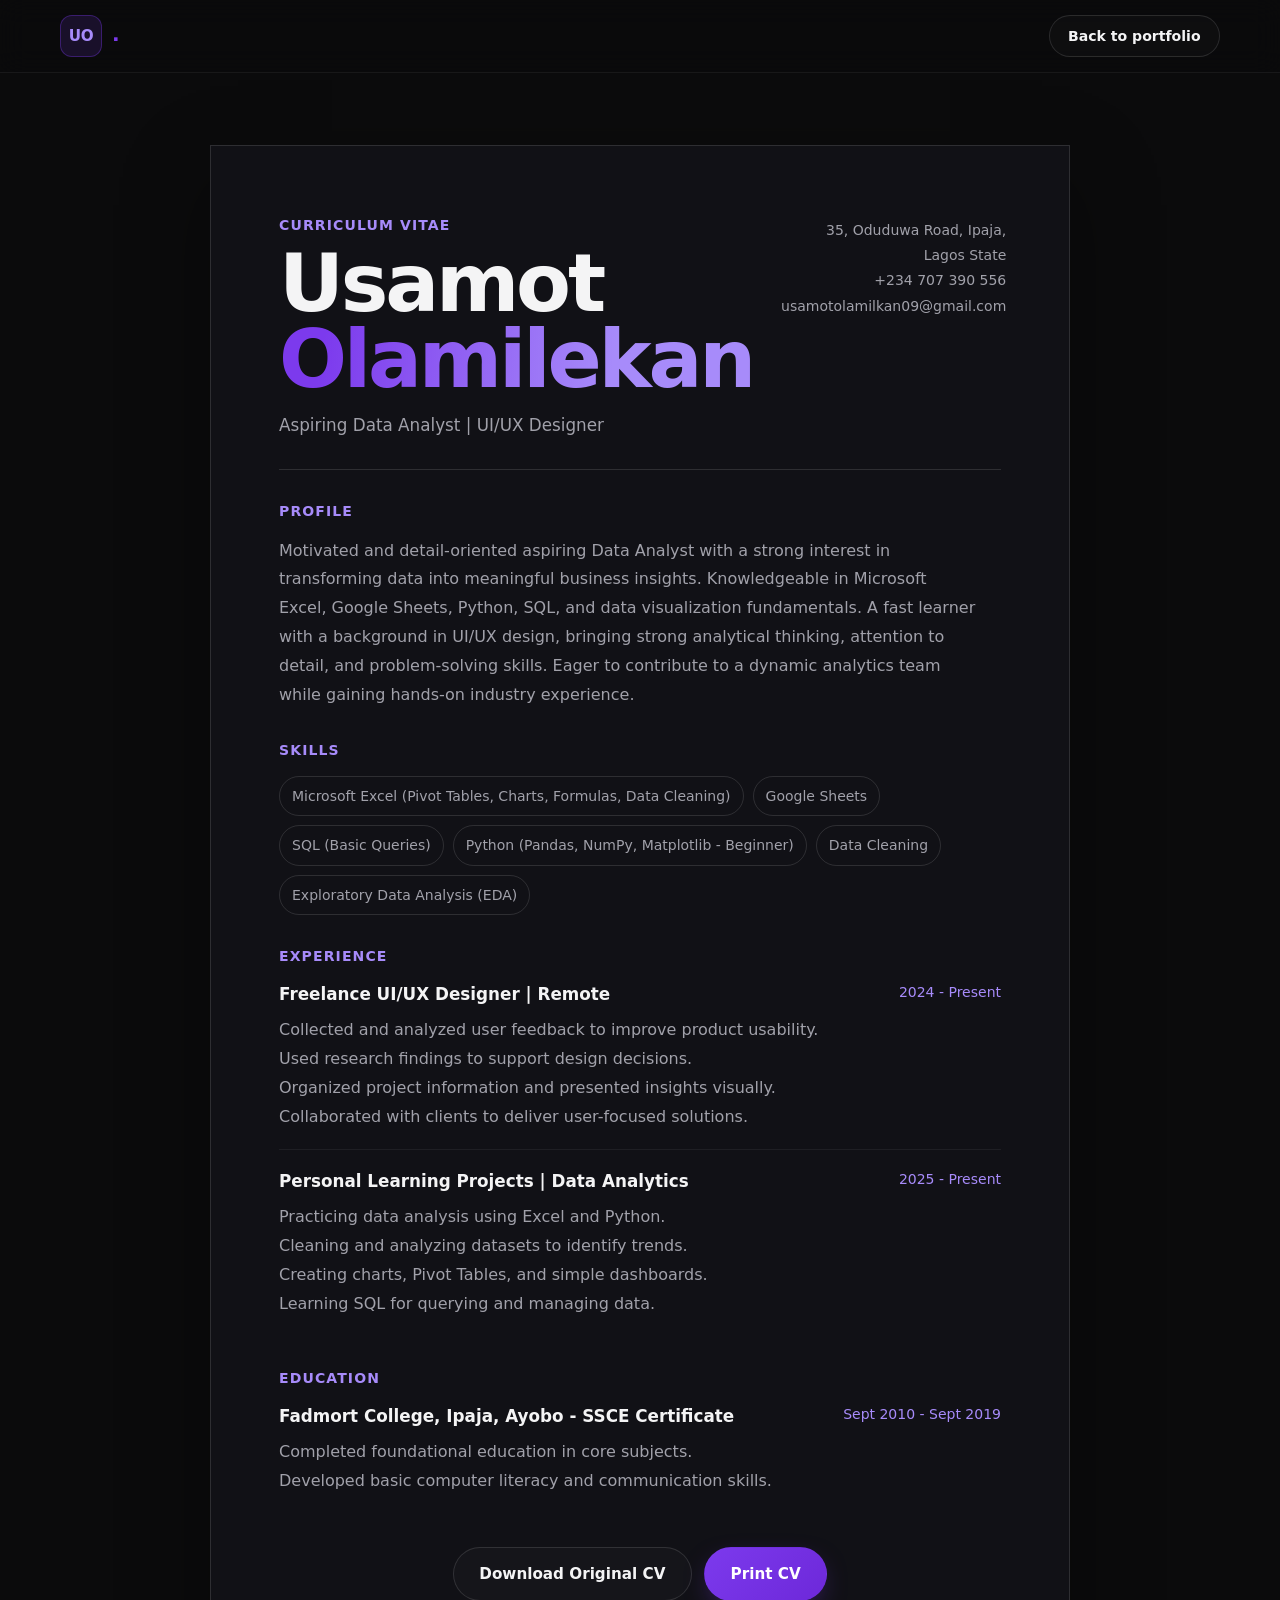
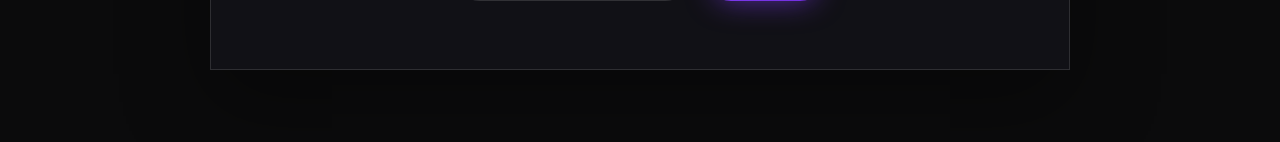
==== cv-preview.html @ 87a56f76 "Style CV preview to match portfolio" ====
<!DOCTYPE html>
<html lang="en">
<head>
  <meta charset="UTF-8">
  <meta name="viewport" content="width=device-width, initial-scale=1.0">
  <title>Usamot Olamilekan - CV</title>
  <link rel="stylesheet" href="style.css">
  <style>
    body { min-height: 100vh; }
    .cv-page { padding: 72px 0; }
    .cv-sheet { max-width: 860px; margin: 0 auto; padding: clamp(28px, 6vw, 68px); background: rgba(18, 18, 23, 0.92); border: 1px solid var(--border-strong); box-shadow: 0 32px 80px rgba(0, 0, 0, 0.35); }
    .cv-top { display: flex; align-items: flex-start; justify-content: space-between; gap: 28px; padding-bottom: 30px; border-bottom: 1px solid var(--border-strong); }
    .cv-kicker { margin: 0 0 10px; color: var(--accent-2); font-size: var(--fs-small); font-weight: 700; letter-spacing: 0.08em; text-transform: uppercase; }
    .cv-name { margin: 0; font-size: clamp(2.4rem, 7vw, 5rem); line-height: 0.95; letter-spacing: -0.04em; }
    .cv-role { margin: 14px 0 0; color: var(--text-2); font-size: 1.05rem; }
    .cv-contact { max-width: 270px; margin: 4px 0 0; color: var(--text-2); font-size: var(--fs-small); line-height: 1.8; text-align: right; }
    .cv-section { padding-top: 30px; }
    .cv-section h2 { margin: 0 0 14px; color: var(--accent-2); font-size: var(--fs-small); letter-spacing: 0.08em; text-transform: uppercase; }
    .cv-section p { max-width: 700px; margin: 0; color: var(--text-2); line-height: 1.8; }
    .cv-skills { display: flex; flex-wrap: wrap; gap: 9px; margin: 0; padding: 0; list-style: none; }
    .cv-skills li { padding: 8px 12px; color: var(--text-2); border: 1px solid var(--border-strong); border-radius: 999px; font-size: var(--fs-small); }
    .cv-entry { padding: 18px 0; border-top: 1px solid var(--border); }
    .cv-entry:first-of-type { padding-top: 0; border-top: 0; }
    .cv-entry-head { display: flex; justify-content: space-between; gap: 20px; }
    .cv-entry h3 { margin: 0; font-size: 1.05rem; }
    .cv-entry time { color: var(--accent-2); font-size: var(--fs-small); white-space: nowrap; }
    .cv-entry p { margin-top: 8px; }
    .cv-actions { display: flex; justify-content: center; gap: 12px; margin-top: 34px; }
    @media (max-width: 620px) {
      .cv-page { padding: 28px 0; }
      .cv-top, .cv-entry-head { display: block; }
      .cv-contact { margin-top: 20px; text-align: left; }
      .cv-entry time { display: block; margin-top: 6px; }
      .cv-actions { flex-direction: column; }
      .cv-actions .btn { width: 100%; }
    }
    @media print {
      body { background: #fff; color: #111; }
      .nav, .cv-actions { display: none; }
      .cv-page { padding: 0; }
      .cv-sheet { max-width: none; padding: 0; border: 0; box-shadow: none; background: #fff; }
      .cv-name, .cv-entry h3 { color: #111; }
      .cv-role, .cv-contact, .cv-section p, .cv-skills li { color: #333; }
      .cv-section h2, .cv-entry time { color: #6d28d9; }
    }
  </style>
</head>
<body>
  <header class="nav">
    <div class="nav-inner">
      <a href="index.html" class="nav-logo" aria-label="Return to portfolio"><span class="nav-logo-mark">UO</span><span class="nav-logo-dot">.</span></a>
      <a href="index.html#contact" class="btn btn-ghost btn-sm">Back to portfolio</a>
    </div>
  </header>

  <main class="cv-page">
    <article class="cv-sheet">
      <header class="cv-top">
        <div>
          <p class="cv-kicker">Curriculum Vitae</p>
          <h1 class="cv-name">Usamot<br><span class="gradient">Olamilekan</span></h1>
          <p class="cv-role">Aspiring Data Analyst | UI/UX Designer</p>
        </div>
        <p class="cv-contact">35, Oduduwa Road, Ipaja, Lagos State<br>+234 707 390 556<br>usamotolamilkan09@gmail.com</p>
      </header>

      <section class="cv-section">
        <h2>Profile</h2>
        <p>Motivated and detail-oriented aspiring Data Analyst with a strong interest in transforming data into meaningful business insights. Knowledgeable in Microsoft Excel, Google Sheets, Python, SQL, and data visualization fundamentals. A fast learner with a background in UI/UX design, bringing strong analytical thinking, attention to detail, and problem-solving skills. Eager to contribute to a dynamic analytics team while gaining hands-on industry experience.</p>
      </section>

      <section class="cv-section">
        <h2>Skills</h2>
        <ul class="cv-skills">
          <li>Microsoft Excel (Pivot Tables, Charts, Formulas, Data Cleaning)</li>
          <li>Google Sheets</li><li>SQL (Basic Queries)</li><li>Python (Pandas, NumPy, Matplotlib - Beginner)</li><li>Data Cleaning</li><li>Exploratory Data Analysis (EDA)</li>
        </ul>
      </section>

      <section class="cv-section">
        <h2>Experience</h2>
        <div class="cv-entry"><div class="cv-entry-head"><h3>Freelance UI/UX Designer | Remote</h3><time>2024 - Present</time></div><p>Collected and analyzed user feedback to improve product usability.<br>Used research findings to support design decisions.<br>Organized project information and presented insights visually.<br>Collaborated with clients to deliver user-focused solutions.</p></div>
        <div class="cv-entry"><div class="cv-entry-head"><h3>Personal Learning Projects | Data Analytics</h3><time>2025 - Present</time></div><p>Practicing data analysis using Excel and Python.<br>Cleaning and analyzing datasets to identify trends.<br>Creating charts, Pivot Tables, and simple dashboards.<br>Learning SQL for querying and managing data.</p></div>
      </section>

      <section class="cv-section">
        <h2>Education</h2>
        <div class="cv-entry"><div class="cv-entry-head"><h3>Fadmort College, Ipaja, Ayobo - SSCE Certificate</h3><time>Sept 2010 - Sept 2019</time></div><p>Completed foundational education in core subjects.<br>Developed basic computer literacy and communication skills.</p></div>
      </section>

      <div class="cv-actions"><a href="Usamot-Olamilekan-CV.docx" class="btn btn-ghost" download>Download Original CV</a><button class="btn btn-primary" type="button" onclick="window.print()">Print CV</button></div>
    </article>
  </main>
</body>
</html>
---- style.css ----
/* ==========================================================================
   USAMOT OLAMILEKAN — PREMIUM PORTFOLIO
   style.css
   ----------------------------------------------------------
   Sections:
   01. Design tokens & reset
   02. Base / typography / utilities
   03. Buttons & icons
   04. Navbar
   05. Hero
   06. About
   07. Skills
   08. Projects (incl. CSS-built mockups)
   09. Contact
   10. Footer
   11. Reveal animations
   12. Responsive
   13. Reduced motion
   ========================================================================== */

/* ==========================================================================
   01. DESIGN TOKENS & RESET
   ========================================================================== */
:root {
  /* Palette */
  --bg:            #0B0B0C;
  --surface:       #111214;
  --surface-2:     #16171A;
  --border:        rgba(255, 255, 255, 0.06);
  --border-strong: rgba(255, 255, 255, 0.12);
  --text:          #F4F4F5;
  --text-2:        #A1A1AA;
  --text-3:        #71717A;
  --accent:        #7C3AED;
  --accent-soft:   rgba(124, 58, 237, 0.14);
  --accent-2:      #A78BFA;

  /* Type scale (fluid) */
  --fs-display:    clamp(3rem, 8vw, 5.75rem);
  --fs-h2:         clamp(1.9rem, 4vw, 3rem);
  --fs-3:          clamp(1.35rem, 2vw, 1.6rem);
  --fs-lead:       clamp(1.05rem, 1.5vw, 1.2rem);
  --fs-body:       1rem;
  --fs-small:      0.875rem;
  --fs-label:      0.78rem;

  /* Rhythm & shape */
  --section-pad:    clamp(6rem, 11vw, 9rem);
  --radius:        20px;
  --radius-sm:     12px;
  --container:     1160px;

  /* Motion */
  --ease:  cubic-bezier(0.22, 1, 0.36, 1);
  --t-fast: 0.2s;
  --t-med:  0.45s;
}

*, *::before, *::after {
  box-sizing: border-box;
  margin: 0;
  padding: 0;
}

html {
  scroll-behavior: smooth;
  scroll-padding-top: 88px;          /* keeps anchored sections clear of sticky nav */
}

body {
  background: var(--bg);
  color: var(--text);
  font-family: 'Inter', system-ui, -apple-system, sans-serif;
  font-size: var(--fs-body);
  line-height: 1.6;
  -webkit-font-smoothing: antialiased;
  overflow-x: hidden;
  overflow-x: clip;
}

img, svg { display: block; max-width: 100%; }
ul { list-style: none; }
a { color: inherit; text-decoration: none; }
button { font: inherit; color: inherit; background: none; border: 0; cursor: pointer; }

::selection { background: var(--accent); color: #fff; }

:focus-visible {
  outline: 2px solid var(--accent);
  outline-offset: 3px;
  border-radius: 4px;
}

.skip-link {
  position: fixed;
  top: -100px;
  left: 16px;
  z-index: 200;
  padding: 10px 16px;
  background: var(--accent);
  color: #fff;
  border-radius: 8px;
  transition: top var(--t-fast) var(--ease);
}
.skip-link:focus { top: 12px; }

/* ==========================================================================
   02. BASE / TYPOGRAPHY / UTILITIES
   ========================================================================== */
.container {
  width: min(var(--container), 100% - 2 * clamp(1.25rem, 5vw, 2.5rem));
  margin-inline: auto;
}

.section { padding: var(--section-pad) 0; }

.section-head { margin-bottom: clamp(2.5rem, 6vw, 4rem); }

.section-label,
.contact .section-label {
  display: inline-flex;
  align-items: center;
  gap: 10px;
  font-size: var(--fs-label);
  font-weight: 600;
  letter-spacing: 0.22em;
  text-transform: uppercase;
  color: var(--text-2);
  margin-bottom: 18px;
}
.section-label span { color: var(--accent); font-family: ui-monospace, monospace; letter-spacing: 0; }
.section-label::after {
  content: "";
  width: 44px;
  height: 1px;
  background: linear-gradient(90deg, var(--accent), transparent);
}
.section-label.center { justify-content: center; }
.section-label.center::after { display: none; }

.section-title {
  font-size: var(--fs-h2);
  font-weight: 700;
  line-height: 1.12;
  letter-spacing: -0.03em;
}

.gradient {
  background: linear-gradient(100deg, var(--accent) 10%, var(--accent-2) 70%);
  -webkit-background-clip: text;
  background-clip: text;
  color: transparent;
}

.icon { width: 18px; height: 18px; }

/* ==========================================================================
   03. BUTTONS & ICONS
   ========================================================================== */
.btn {
  display: inline-flex;
  align-items: center;
  justify-content: center;
  gap: 10px;
  padding: 0.85rem 1.6rem;
  font-size: 0.95rem;
  font-weight: 600;
  border-radius: 999px;
  border: 1px solid transparent;
  transition: transform var(--t-fast) var(--ease), box-shadow var(--t-fast) var(--ease),
              background var(--t-fast) var(--ease), border-color var(--t-fast) var(--ease);
}
.btn .icon { transition: transform var(--t-fast) var(--ease); }

.btn-primary {
  background: linear-gradient(135deg, var(--accent), #6D28D9);
  color: #fff;
  box-shadow: 0 10px 30px -12px rgba(124, 58, 237, 0.7);
}
.btn-primary:hover {
  transform: translateY(-2px);
  box-shadow: 0 16px 40px -12px rgba(124, 58, 237, 0.85);
}
.btn-primary:hover .icon { transform: translate(2px, -2px); }

.btn-ghost {
  border-color: var(--border-strong);
  color: var(--text);
  background: rgba(255, 255, 255, 0.02);
}
.btn-ghost:hover { border-color: var(--accent); color: #fff; background: var(--accent-soft); }

.btn-sm { padding: 0.55rem 1.15rem; font-size: 0.88rem; }
.btn-lg { padding: 1.1rem 2.2rem; font-size: 1.05rem; }

/* ==========================================================================
   04. NAVBAR
   ========================================================================== */
.nav {
  position: sticky;
  top: 0;
  z-index: 100;
  background: rgba(11, 11, 12, 0.72);
  backdrop-filter: blur(14px);
  -webkit-backdrop-filter: blur(14px);
  border-bottom: 1px solid var(--border);
}

.nav-inner {
  width: min(var(--container), 100% - 2 * clamp(1.25rem, 5vw, 2.5rem));
  margin-inline: auto;
  height: 72px;
  display: flex;
  align-items: center;
  justify-content: space-between;
  gap: 24px;
}

.nav-logo {
  font-size: 1.25rem;
  font-weight: 800;
  letter-spacing: -0.02em;
  display: inline-flex;
  align-items: baseline;
}
.nav-logo-mark {
  width: 42px;
  height: 42px;
  margin-right: 10px;
  display: inline-flex;
  align-items: center;
  justify-content: center;
  font-size: 0.95rem;
  border-radius: 12px;
  background: var(--accent-soft);
  border: 1px solid rgba(124, 58, 237, 0.35);
  color: var(--accent-2);
  transition: transform var(--t-fast) var(--ease);
}
.nav-logo:hover .nav-logo-mark { transform: rotate(-8deg) scale(1.05); }
.nav-logo-dot { color: var(--accent); }

.nav-links {
  display: flex;
  align-items: center;
  gap: clamp(18px, 3vw, 34px);
}

.nav-link {
  position: relative;
  font-size: 0.92rem;
  font-weight: 500;
  color: var(--text-2);
  padding: 6px 0;
  transition: color var(--t-fast) var(--ease);
}
.nav-link-num {
  font-family: ui-monospace, monospace;
  font-size: 0.72rem;
  color: var(--accent);
  margin-right: 6px;
  opacity: 0;
  transition: opacity var(--t-fast) var(--ease);
}
.nav-link::after {
  content: "";
  position: absolute;
  left: 0;
  bottom: 0;
  width: 100%;
  height: 2px;
  transform: scaleX(0);
  transform-origin: left;
  background: linear-gradient(90deg, var(--accent), var(--accent-2));
  transition: transform var(--t-med) var(--ease);
}
.nav-link:hover, .nav-link.active { color: var(--text); }
.nav-link:hover .nav-link-num, .nav-link.active .nav-link-num { opacity: 1; }
.nav-link:hover::after, .nav-link.active::after { transform: scaleX(1); }

.nav-cta { flex-shrink: 0; }

/* Hamburger (mobile) */
.nav-toggle {
  display: none;
  flex-direction: column;
  justify-content: center;
  gap: 6px;
  width: 44px;
  height: 44px;
  padding: 10px;
  border-radius: 12px;
  border: 1px solid var(--border-strong);
}
.nav-toggle-bar {
  display: block;
  width: 100%;
  height: 2px;
  border-radius: 2px;
  background: var(--text);
  transition: transform var(--t-med) var(--ease), opacity var(--t-fast) var(--ease);
}
.nav-toggle[aria-expanded="true"] .nav-toggle-bar:nth-child(1) { transform: translateY(8px) rotate(45deg); }
.nav-toggle[aria-expanded="true"] .nav-toggle-bar:nth-child(2) { transform: translateY(-0px) rotate(-45deg); }

/* ==========================================================================
   05. HERO
   ========================================================================== */
.hero {
  position: relative;
  min-height: calc(100vh - 72px);
  min-height: calc(100dvh - 72px);
  display: flex;
  align-items: center;
  padding: clamp(4rem, 9vw, 7rem) 0;
  overflow: hidden;
}

/* Ambient glow + faint grid backdrop */
.hero::before {
  content: "";
  position: absolute;
  inset: 0;
  background-image:
    linear-gradient(rgba(255, 255, 255, 0.025) 1px, transparent 1px),
    linear-gradient(90deg, rgba(255, 255, 255, 0.025) 1px, transparent 1px);
  background-size: 72px 72px;
  -webkit-mask-image: radial-gradient(ellipse 80% 60% at 50% 30%, #000 20%, transparent 75%);
  mask-image: radial-gradient(ellipse 80% 60% at 50% 30%, #000 20%, transparent 75%);
  pointer-events: none;
}

.hero-glow {
  position: absolute;
  top: -18rem;
  left: 50%;
  transform: translateX(-50%);
  width: min(58rem, 140vw);
  height: 40rem;
  background:
    radial-gradient(ellipse 45% 50% at 30% 30%, rgba(124, 58, 237, 0.22), transparent 70%),
    radial-gradient(ellipse 45% 50% at 75% 35%, rgba(167, 139, 250, 0.12), transparent 70%);
  filter: blur(8px);
  pointer-events: none;
}

.hero-inner { position: relative; }

.availability {
  display: inline-flex;
  align-items: center;
  gap: 9px;
  padding: 7px 14px;
  font-size: var(--fs-small);
  font-weight: 500;
  color: var(--text-2);
  border: 1px solid var(--border-strong);
  border-radius: 999px;
  background: rgba(255, 255, 255, 0.02);
  margin-bottom: 26px;
}
.availability-dot {
  width: 8px;
  height: 8px;
  border-radius: 50%;
  background: #34D399;
  box-shadow: 0 0 0 4px rgba(52, 211, 153, 0.15);
  animation: pulse 2.4s var(--ease) infinite;
}
@keyframes pulse {
  0%, 100% { box-shadow: 0 0 0 4px rgba(52, 211, 153, 0.15); }
  50%      { box-shadow: 0 0 0 8px rgba(52, 211, 153, 0.05); }
}

.hero-eyebrow {
  font-size: var(--fs-label);
  font-weight: 600;
  letter-spacing: 0.24em;
  text-transform: uppercase;
  color: var(--accent-2);
  margin-bottom: 22px;
}

.hero-title {
  font-size: var(--fs-display);
  font-weight: 800;
  line-height: 0.98;
  letter-spacing: -0.04em;
  text-wrap: balance;
  margin-bottom: 30px;
}

.hero-sub {
  max-width: 560px;
  font-size: var(--fs-lead);
  color: var(--text-2);
  margin-bottom: 38px;
}

.hero-actions { display: flex; flex-wrap: wrap; gap: 14px; margin-bottom: 46px; }

/* Small tool chips */
.hero-tools {
  display: flex;
  flex-wrap: wrap;
  gap: 12px;
}
.hero-tools span {
  font-size: 0.8rem;
  font-weight: 500;
  color: var(--text-3);
  border: 1px solid var(--border);
  border-radius: 999px;
  padding: 7px 14px;
  background: var(--surface);
  transition: color var(--t-fast) var(--ease), border-color var(--t-fast) var(--ease), transform var(--t-fast) var(--ease);
}
.hero-tools span:hover { color: var(--accent-2); border-color: rgba(124, 58, 237, 0.4); transform: translateY(-2px); }

/* ==========================================================================
   06. ABOUT
   ========================================================================== */
.about-grid {
  display: grid;
  grid-template-columns: 1.05fr 1fr;
  gap: clamp(2rem, 5vw, 5rem);
  align-items: start;
}

.about-body p { font-size: var(--fs-lead); color: var(--text-2); margin-bottom: 22px; }
.about-body em { font-style: normal; color: var(--text); font-weight: 500; }

.about-points { margin-top: 12px; }
.about-points li {
  position: relative;
  padding: 13px 0 13px 34px;
  border-top: 1px solid var(--border);
  color: var(--text-2);
  font-weight: 500;
}
.about-points li::before {
  content: "";
  position: absolute;
  left: 0;
  top: 50%;
  transform: translateY(-50%);
  width: 9px;
  height: 9px;
  border-radius: 3px;
  background: linear-gradient(135deg, var(--accent), var(--accent-2));
  box-shadow: 0 0 12px rgba(124, 58, 237, 0.6);
}

/* ==========================================================================
   07. SKILLS
   ========================================================================== */
.skills-grid {
  display: grid;
  grid-template-columns: repeat(3, 1fr);
  gap: 20px;
}

.skill-card {
  background: var(--surface);
  border: 1px solid var(--border);
  border-radius: var(--radius);
  padding: 30px 28px;
  transition: transform var(--t-med) var(--ease), border-color var(--t-med) var(--ease), background var(--t-med) var(--ease);
}
.skill-card:hover {
  transform: translateY(-6px);
  border-color: rgba(124, 58, 237, 0.35);
  background: var(--surface-2);
  box-shadow: 0 24px 50px -28px rgba(0, 0, 0, 0.7);
}

.skill-icon {
  width: 44px;
  height: 44px;
  padding: 10px;
  border-radius: 12px;
  background: var(--accent-soft);
  color: var(--accent-2);
  margin-bottom: 22px;
}

.skill-card h3 { font-size: 1.2rem; font-weight: 600; letter-spacing: -0.01em; margin-bottom: 10px; }
.skill-card p { font-size: var(--fs-small); color: var(--text-2); margin-bottom: 20px; }

.skill-tags { display: flex; flex-wrap: wrap; gap: 8px; }
.skill-tags li {
  font-size: 0.78rem;
  font-weight: 500;
  color: var(--text-2);
  background: var(--bg);
  border: 1px solid var(--border);
  border-radius: 999px;
  padding: 5px 12px;
  transition: color var(--t-fast) var(--ease), border-color var(--t-fast) var(--ease);
}
.skill-card .skill-tags li:hover { color: var(--accent-2); border-color: rgba(124, 58, 237, 0.4); }

/* ==========================================================================
   08. PROJECTS (+ CSS-BUILT MOCKUPS)
   ========================================================================== */
.projects {
  display: grid;
  grid-template-columns: repeat(2, 1fr);
  gap: 24px;
}

.project-card {
  display: flex;
  flex-direction: column;
  background: var(--surface);
  border: 1px solid var(--border);
  border-radius: var(--radius);
  overflow: hidden;
  transition: transform var(--t-med) var(--ease), border-color var(--t-med) var(--ease);
}
.project-card:hover { transform: translateY(-6px); border-color: rgba(124, 58, 237, 0.35); }

/* --- Stage (visual area) --- */
.project-stage {
  position: relative;
  display: grid;
  place-items: center;
  min-height: clamp(240px, 30vw, 320px);
  padding: 34px 20px;
  background:
    radial-gradient(ellipse 70% 90% at 50% -20%, rgba(124, 58, 237, 0.16), transparent 60%),
    var(--surface-2);
  border-bottom: 1px solid var(--border);
  overflow: hidden;
  transition: transform var(--t-med) var(--ease);
}
.project-card:hover .project-stage { transform: scale(1.01); }

.stage-tag {
  position: absolute;
  top: 16px;
  left: 16px;
  z-index: 2;
  font-size: 0.72rem;
  font-weight: 600;
  letter-spacing: 0.08em;
  text-transform: uppercase;
  color: var(--accent-2);
  background: var(--accent-soft);
  border: 1px solid rgba(124, 58, 237, 0.3);
  border-radius: 999px;
  padding: 5px 11px;
}

/* Decorative grid behind every mockup */
.project-stage::before {
  content: "";
  position: absolute;
  inset: 0;
  background-image:
    linear-gradient(rgba(255, 255, 255, 0.028) 1px, transparent 1px),
    linear-gradient(90deg, rgba(255, 255, 255, 0.028) 1px, transparent 1px);
  background-size: 26px 26px;
  -webkit-mask-image: radial-gradient(ellipse 60% 60% at 50% 50%, #000, transparent 75%);
  mask-image: radial-gradient(ellipse 60% 60% at 50% 50%, #000, transparent 75%);
}

/* --- Real image in a project stage (swap in via <img class="project-shot">) --- */
.project-shot {
  position: relative;
  z-index: 1;
  width: min(100%, 360px);
  max-height: 320px;
  object-fit: cover;
  border-radius: 12px;
  border: 1px solid rgba(255, 255, 255, 0.08);
  box-shadow: 0 32px 64px -20px rgba(0, 0, 0, 0.75);
  transition: transform var(--t-med) var(--ease);
}
.project-card:hover .project-shot { transform: translateY(-10px); }

/* --- Shared phone frame --- */
.mock-phone {
  position: relative;
  z-index: 1;
  width: 158px;
  height: 320px;
  padding: 7px;
  border-radius: 32px;
  background: linear-gradient(160deg, #26262B, #0C0C0E 45%);
  box-shadow:
    0 32px 64px -18px rgba(0, 0, 0, 0.8),
    inset 0 0 0 1px rgba(255, 255, 255, 0.06);
  transition: transform var(--t-med) var(--ease);
}
.project-card:hover .mock-phone { transform: translateY(-10px) rotate(1.5deg); }

.phone-screen {
  position: relative;
  width: 100%;
  height: 100%;
  border-radius: 25px;
  background: #0F0F11;
  overflow: hidden;
  display: flex;
  flex-direction: column;
  box-shadow: inset 0 0 0 1px rgba(255, 255, 255, 0.04);
}

/* Notch */
.phone-screen::before {
  content: "";
  position: absolute;
  top: 8px;
  left: 50%;
  transform: translateX(-50%);
  width: 58px;
  height: 14px;
  border-radius: 999px;
  background: #050506;
  z-index: 5;
}

.screen-status {
  flex: 0 0 auto;
  display: flex;
  justify-content: space-between;
  padding: 20px 14px 8px;
  font-size: 0.52rem;
  font-weight: 600;
  color: #D4D4D8;
}
.screen-icons {
  width: 14px;
  height: 8px;
  border-radius: 2px;
  border: 1px solid #52525B;
  position: relative;
}
.screen-icons::after {
  content: "";
  position: absolute;
  inset: 1px;
  border-radius: 1px;
  border-right: 2px solid #71717A;
}

/* --- HushBuy mockup --- */
.mock-hushbuy .phone-screen { background: linear-gradient(180deg, #101014, #0C0C0E); }

.hb-top { display: flex; align-items: center; justify-content: space-between; padding: 2px 14px 10px; }
.hb-logo {
  width: 52px;
  height: 10px;
  border-radius: 3px;
  background: linear-gradient(90deg, #fff, #fff 55%, var(--accent));
}
.hb-avatar {
  width: 16px;
  height: 16px;
  border-radius: 50%;
  background: conic-gradient(from 40deg, var(--accent), var(--accent-2), var(--accent));
}

.hb-search {
  margin: 0 14px 12px;
  padding: 8px 12px;
  font-size: 0.52rem;
  color: #71717A;
  border-radius: 8px;
  background: #19191D;
  border: 1px solid rgba(255, 255, 255, 0.04);
}

.hb-title-line {
  margin: 0 16px 10px;
  width: 58%;
  height: 7px;
  border-radius: 3px;
  background: rgba(255, 255, 255, 0.85);
}

.hb-product {
  margin: 0 14px;
  padding: 10px;
  display: flex;
  gap: 10px;
  background: #1B1B20;
  border-radius: 12px;
  border: 1px solid rgba(255, 255, 255, 0.05);
}
.hb-product-img {
  flex: 0 0 46px;
  height: 62px;
  border-radius: 8px;
  background:
    radial-gradient(circle at 30% 30%, rgba(124, 58, 237, 0.5), transparent 60%),
    linear-gradient(135deg, #2A1A50, #141418);
}
.hb-product-info { flex: 1; display: flex; flex-direction: column; gap: 6px; }
.hb-product-name {
  width: 90%;
  height: 7px;
  border-radius: 3px;
  background: rgba(255, 255, 255, 0.6);
}
.hb-price { font-size: 0.62rem; font-weight: 700; color: var(--accent-2); }
.hb-cart {
  align-self: flex-start;
  margin-top: auto;
  font-size: 0.5rem;
  font-weight: 600;
  color: #fff;
  background: linear-gradient(135deg, var(--accent), #6D28D9);
  border-radius: 999px;
  padding: 4px 10px;
}

.hb-bottom {
  margin: 14px 14px 0;
  padding: 8px 0;
  border-top: 1px solid rgba(255, 255, 255, 0.06);
  flex: 1;
}

/* --- Splash mockup --- */
.mock-splash .phone-screen { background: linear-gradient(180deg, #14101E, #0D0C10); }

.sp-glow {
  position: absolute;
  top: -40px;
  left: -30px;
  width: 190px;
  height: 190px;
  border-radius: 50%;
  background:
    radial-gradient(circle, rgba(124, 58, 237, 0.5), transparent 65%),
    radial-gradient(circle, rgba(251, 146, 60, 0.35) 10%, transparent 55%);
  filter: blur(6px);
}

.sp-card {
  position: relative;
  margin: 14px 14px 12px;
  padding: 16px 14px;
  border-radius: 16px;
  background: linear-gradient(135deg, #3B2166, #1B1040 60%, #4C1D95);
  border: 1px solid rgba(124, 58, 237, 0.4);
  box-shadow: 0 18px 34px -20px rgba(124, 58, 237, 0.6);
  display: flex;
  flex-direction: column;
  gap: 6px;
}
.sp-balance { font-size: 0.52rem; font-weight: 500; color: rgba(255, 255, 255, 0.6); }
.sp-amount { font-size: 1.15rem; font-weight: 700; color: #fff; letter-spacing: -0.02em; }
.sp-amount small { font-size: 0.7em; color: rgba(255, 255, 255, 0.6); }
.sp-card-actions { display: flex; gap: 8px; margin-top: 8px; }
.sp-action {
  flex: 1;
  height: 22px;
  border-radius: 999px;
  background: rgba(255, 255, 255, 0.16);
}
.sp-action:last-child { background: linear-gradient(135deg, #F59E0B, #EA580C); }

.sp-chart {
  margin: 0 18px;
  height: 48px;
  display: flex;
  align-items: flex-end;
  gap: 7px;
}
.sp-chart-bar {
  flex: 1;
  border-radius: 3px;
  background: rgba(167, 139, 250, 0.25);
  height: 45%;
  transition: height var(--t-med) var(--ease);
}
.sp-chart-bar:nth-child(2) { height: 60%; }
.sp-chart-bar:nth-child(3) { height: 42%; }
.sp-chart-bar:nth-child(4) { height: 72%; }
.sp-chart-bar.tall {
  height: 100%;
  background: linear-gradient(180deg, var(--accent-2), var(--accent));
}
.sp-chart-bar:nth-child(6) { height: 52%; }
.project-card:hover .sp-chart-bar { filter: brightness(1.15); }

.sp-recents {
  margin: 14px 14px 0;
  display: flex;
  flex-direction: column;
  gap: 8px;
}
.sp-recent {
  height: 8px;
  border-radius: 4px;
  background: #1E1E24;
  border: 1px solid rgba(255, 255, 255, 0.04);
  flex: 1;
}

.sp-bottombar {
  margin-top: auto;
  padding: 10px 16px;
  display: flex;
  justify-content: space-between;
  border-top: 1px solid rgba(255, 255, 255, 0.06);
}
.sp-bb-item {
  width: 8px;
  height: 8px;
  border-radius: 50%;
  background: rgba(255, 255, 255, 0.15);
}
.sp-bb-item.active { background: var(--accent); box-shadow: 0 0 10px rgba(124, 58, 237, 0.8); }

/* --- Dashboard mockup (LCU) --- */
.mock-dashboard {
  position: relative;
  z-index: 1;
  width: 300px;
  height: 210px;
  border-radius: 14px;
  background: #101015;
  border: 1px solid rgba(255, 255, 255, 0.07);
  box-shadow: 0 32px 64px -20px rgba(0, 0, 0, 0.75);
  display: flex;
  overflow: hidden;
  transition: transform var(--t-med) var(--ease);
}
.project-card:hover .mock-dashboard { transform: translateY(-10px); }

.dash-side {
  flex: 0 0 46px;
  padding: 14px 10px;
  display: flex;
  flex-direction: column;
  gap: 10px;
  background: #15151A;
  border-right: 1px solid rgba(255, 255, 255, 0.05);
}
.dash-side-logo {
  width: 20px;
  height: 20px;
  margin: 0 auto 6px;
  border-radius: 7px;
  background: linear-gradient(135deg, var(--accent), var(--accent-2));
}
.dash-side-item {
  width: 100%;
  height: 7px;
  border-radius: 3px;
  background: rgba(255, 255, 255, 0.08);
}
.dash-side-item.active { background: var(--accent-soft); box-shadow: inset 0 0 0 1px rgba(124, 58, 237, 0.5); }

.dash-main {
  flex: 1;
  padding: 14px 14px 12px;
  display: flex;
  flex-direction: column;
  gap: 12px;
}
.dash-top {
  width: 120px;
  height: 12px;
  border-radius: 4px;
  background: linear-gradient(90deg, rgba(255, 255, 255, 0.5), rgba(255, 255, 255, 0.14));
}

.dash-stats { display: flex; gap: 8px; }
.dash-stat {
  flex: 1;
  padding: 10px 8px;
  border-radius: 10px;
  background: #1A1A20;
  border: 1px solid rgba(255, 255, 255, 0.05);
  display: flex;
  flex-direction: column;
  gap: 7px;
}
.dash-stat-num {
  width: 55%;
  height: 10px;
  border-radius: 3px;
  background: rgba(255, 255, 255, 0.55);
}
.dash-stat:nth-child(1) .dash-stat-num { width: 40%; background: var(--accent-2); }
.dash-stat-label {
  width: 80%;
  height: 6px;
  border-radius: 3px;
  background: rgba(255, 255, 255, 0.1);
}

.dash-row { flex: 1; display: flex; flex-direction: column; justify-content: flex-end; gap: 8px; }
.dash-bar {
  width: 100%;
  height: 8px;
  border-radius: 4px;
  background: rgba(124, 58, 237, 0.55);
}
.dash-bar.short { width: 62%; background: rgba(255, 255, 255, 0.07); }

/* --- Browser mockup (Portfolio) --- */
.mock-browser {
  position: relative;
  z-index: 1;
  width: 300px;
  border-radius: 12px;
  background: #101015;
  border: 1px solid rgba(255, 255, 255, 0.07);
  box-shadow: 0 32px 64px -20px rgba(0, 0, 0, 0.75);
  overflow: hidden;
  transition: transform var(--t-med) var(--ease);
}
.project-card:hover .mock-browser { transform: translateY(-10px); }

.browser-bar {
  display: flex;
  align-items: center;
  gap: 10px;
  padding: 10px 12px;
  background: #15151A;
  border-bottom: 1px solid rgba(255, 255, 255, 0.06);
}
.browser-dots { display: flex; gap: 5px; }
.browser-dots i {
  width: 9px;
  height: 9px;
  border-radius: 50%;
  background: #3F3F46;
}
.browser-dots i:nth-child(1) { background: #4C1D95; }
.browser-dots i:nth-child(2) { background: #7C3AED; }
.browser-dots i:nth-child(3) { background: #A78BFA; }
.browser-url {
  flex: 1;
  font-size: 0.56rem;
  color: #9CA3AF;
  background: #1B1B20;
  border-radius: 6px;
  padding: 4px 10px;
}

.browser-body {
  padding: 20px 18px 22px;
  display: flex;
  flex-direction: column;
  gap: 9px;
  background:
    radial-gradient(ellipse 80% 60% at 60% -10%, rgba(124, 58, 237, 0.2), transparent 65%),
    #0E0E11;
}
.browser-eyebrow {
  width: 38%;
  height: 6px;
  border-radius: 3px;
  background: var(--accent);
}
.browser-title {
  width: 82%;
  height: 15px;
  border-radius: 4px;
  background: linear-gradient(90deg, rgba(255, 255, 255, 0.8), rgba(255, 255, 255, 0.3));
}
.browser-title.short { width: 55%; background: linear-gradient(90deg, var(--accent-2), rgba(167, 139, 250, 0.35)); }
.browser-btns { display: flex; gap: 7px; margin-top: 6px; }
.browser-btns i {
  width: 52px;
  height: 13px;
  border-radius: 999px;
  background: linear-gradient(135deg, var(--accent), #6D28D9);
}
.browser-btns i:last-child { background: transparent; box-shadow: inset 0 0 0 1px rgba(255, 255, 255, 0.15); }
.browser-squares { display: grid; grid-template-columns: repeat(3, 1fr); gap: 8px; margin-top: 8px; }
.browser-squares i { height: 30px; border-radius: 6px; background: #1A1A20; border: 1px solid rgba(255, 255, 255, 0.05); }
.browser-squares i:nth-child(2) { background: #1D1726; border-color: rgba(124, 58, 237, 0.25); }

/* --- Project body --- */
.project-body { padding: 26px 26px 28px; display: flex; flex-direction: column; gap: 12px; flex: 1; }
.project-title { font-size: 1.35rem; font-weight: 700; letter-spacing: -0.02em; }
.project-role { font-size: 0.72rem; font-weight: 600; letter-spacing: 0.06em; text-transform: uppercase; color: var(--accent-2); background: var(--accent-soft); border: 1px solid rgba(124, 58, 237, 0.28); border-radius: 999px; padding: 4px 10px; vertical-align: 3px; margin-left: 8px; }
.project-desc { font-size: var(--fs-small); color: var(--text-2); }
.project-body .skill-tags { margin-top: auto; }

/* "View Project" affordance on clickable cards */
.project-link {
  display: inline-flex;
  align-items: center;
  gap: 8px;
  margin-top: 4px;
  font-size: var(--fs-small);
  font-weight: 600;
  color: var(--accent-2);
  transition: color var(--t-fast) var(--ease);
}
.project-link .icon { width: 15px; height: 15px; transition: transform var(--t-fast) var(--ease); }
.project-card:hover .project-link { color: #fff; }
.project-card:hover .project-link .icon { transform: translate(2px, -2px); }

/* Paired project actions (e.g. "View Prototype" / "View Project") */
.project-actions {
  display: flex;
  flex-wrap: wrap;
  gap: 10px;
  margin-top: 6px;
}
.project-actions .btn { padding: 0.6rem 1.15rem; font-size: 0.85rem; }
.project-actions .icon { width: 15px; height: 15px; }
.project-actions .btn-primary:hover .icon, .project-actions .btn-ghost:hover .icon { transform: translate(2px, -2px); }

/* ==========================================================================
   09. CONTACT
   ========================================================================== */
.contact {
  position: relative;
  overflow: hidden;
}
.contact-glow {
  position: absolute;
  bottom: -20rem;
  left: 50%;
  transform: translateX(-50%);
  width: min(60rem, 150vw);
  height: 34rem;
  background: radial-gradient(circle, rgba(124, 58, 237, 0.2), transparent 65%);
  filter: blur(10px);
  pointer-events: none;
}

.contact-inner {
  position: relative;
  display: flex;
  flex-direction: column;
  align-items: center;
  text-align: center;
}

.contact-title {
  font-size: var(--fs-h2);
  font-weight: 800;
  line-height: 1.1;
  letter-spacing: -0.03em;
  text-wrap: balance;
  margin-bottom: 22px;
}

.contact-sub {
  max-width: 480px;
  color: var(--text-2);
  font-size: var(--fs-lead);
  margin-bottom: 38px;
}

.socials { display: flex; flex-wrap: wrap; justify-content: center; gap: 12px; margin-top: 8px; }
.social {
  display: inline-flex;
  align-items: center;
  gap: 9px;
  padding: 10px 18px;
  font-size: var(--fs-small);
  font-weight: 500;
  color: var(--text-2);
  border: 1px solid var(--border-strong);
  border-radius: 999px;
  background: rgba(255, 255, 255, 0.02);
  transition: color var(--t-fast) var(--ease), border-color var(--t-fast) var(--ease), transform var(--t-fast) var(--ease);
}
.social svg { width: 17px; height: 17px; }
.social:hover { color: var(--accent-2); border-color: rgba(124, 58, 237, 0.5); transform: translateY(-3px); }

/* ==========================================================================
   10. FOOTER
   ========================================================================== */
.footer {
  border-top: 1px solid var(--border);
  padding: 34px 0;
}
.footer-inner {
  display: flex;
  align-items: center;
  justify-content: space-between;
  gap: 18px;
  flex-wrap: wrap;
}
.footer-logo { font-size: 1.3rem; font-weight: 800; letter-spacing: -0.02em; }
.footer p { font-size: var(--fs-small); color: var(--text-3); }
.footer-top {
  display: inline-flex;
  align-items: center;
  gap: 8px;
  font-size: var(--fs-small);
  font-weight: 500;
  color: var(--text-2);
  transition: color var(--t-fast) var(--ease);
}
.footer-top .icon {
  width: 15px;
  height: 15px;
  transition: transform var(--t-fast) var(--ease);
}
.footer-top:hover { color: var(--accent-2); }
.footer-top:hover .icon { transform: translateY(-3px); }

/* ==========================================================================
   11. REVEAL ANIMATIONS (progressive enhancement)
   ========================================================================== */
/* Only applied when JS is enabled AND the user allows motion.
   Without JS, or with reduced motion, content simply shows. */
html.js .reveal {
  opacity: 0;
  transform: translateY(26px);
  transition: opacity 0.8s var(--ease), transform 0.8s var(--ease);
  /* stagger via inline --d set in markup */
  transition-delay: var(--d, 0s);
}
html.js .reveal.is-visible {
  opacity: 1;
  transform: none;
}

/* Hero title gets a subtle rise */
html.js .hero-title.reveal.is-visible { animation: fadeUp 1s var(--ease) both; }
@keyframes fadeUp {
  from { opacity: 0; transform: translateY(22px); }
  to   { opacity: 1; transform: none; }
}

/* ==========================================================================
   12. RESPONSIVE
   ========================================================================== */
@media (max-width: 980px) {
  /* Navbar slides into a dropdown panel */
  .nav-toggle { display: inline-flex; }

  .nav-links {
    position: fixed;
    inset: 72px 0 auto 0;
    flex-direction: column;
    align-items: stretch;
    gap: 0;
    padding: 12px clamp(1.25rem, 5vw, 2.5rem) 28px;
    background: rgba(11, 11, 12, 0.96);
    backdrop-filter: blur(16px);
    -webkit-backdrop-filter: blur(16px);
    border-bottom: 1px solid var(--border);
    transform: translateY(-12px);
    opacity: 0;
    visibility: hidden;
    transition: transform var(--t-med) var(--ease), opacity var(--t-med) var(--ease), visibility 0s var(--t-med);
  }
  .nav-open .nav-links {
    transform: none;
    opacity: 1;
    visibility: visible;
    transition: transform var(--t-med) var(--ease), opacity var(--t-med) var(--ease);
  }
  .nav-open .nav-links .nav-link { opacity: 0; transform: translateY(8px); }
  .nav-open .nav-links .nav-link { animation: navIn 0.5s var(--ease) forwards; }
  .nav-open .nav-links .nav-link:nth-child(1) { animation-delay: 0.04s; }
  .nav-open .nav-links .nav-link:nth-child(2) { animation-delay: 0.09s; }
  .nav-open .nav-links .nav-link:nth-child(3) { animation-delay: 0.14s; }
  .nav-open .nav-links .nav-link:nth-child(4) { animation-delay: 0.19s; }
  .nav-open .nav-links .nav-cta { animation-delay: 0.24s; }
  @keyframes navIn { to { opacity: 1; transform: none; } }

  .nav-link {
    padding: 14px 4px;
    border-bottom: 1px solid var(--border);
    font-size: 1.05rem;
  }
  .nav-cta { margin-top: 16px; justify-self: stretch; width: 100%; }

  .about-grid { grid-template-columns: 1fr; }
}

@media (max-width: 820px) {
  .skills-grid { grid-template-columns: 1fr; }
  .projects { grid-template-columns: 1fr; }

  .project-stage { min-height: clamp(240px, 52vw, 360px); }

  /* Shrink mockups gracefully on small screens */
  .mock-phone { width: 140px; height: 284px; }
  .mock-dashboard, .mock-browser { width: 260px; }
}

@media (max-width: 560px) {
  .hero-title { font-size: clamp(2.6rem, 14vw, 3.4rem); }
  .hero-actions .btn { width: 100%; }

  /* Keep the long email CTA inside view on small phones */
  .contact-actions { max-width: 100%; }
  .contact-actions .btn {
    max-width: 100%;
    font-size: 0.92rem;
    padding: 1rem 1.4rem;
    white-space: normal;
    text-align: center;
  }

  .footer-inner { justify-content: center; text-align: center; }
}

/* ==========================================================================
   13. REDUCED MOTION
   ========================================================================== */
@media (prefers-reduced-motion: reduce) {
  html { scroll-behavior: auto; }

  *, *::before, *::after {
    animation-duration: 0.01ms !important;
    animation-iteration-count: 1 !important;
    transition-duration: 0.01ms !important;
  }

  /* Never hide reveal content for reduced-motion users */
  html.js .reveal { opacity: 1; transform: none; }
}
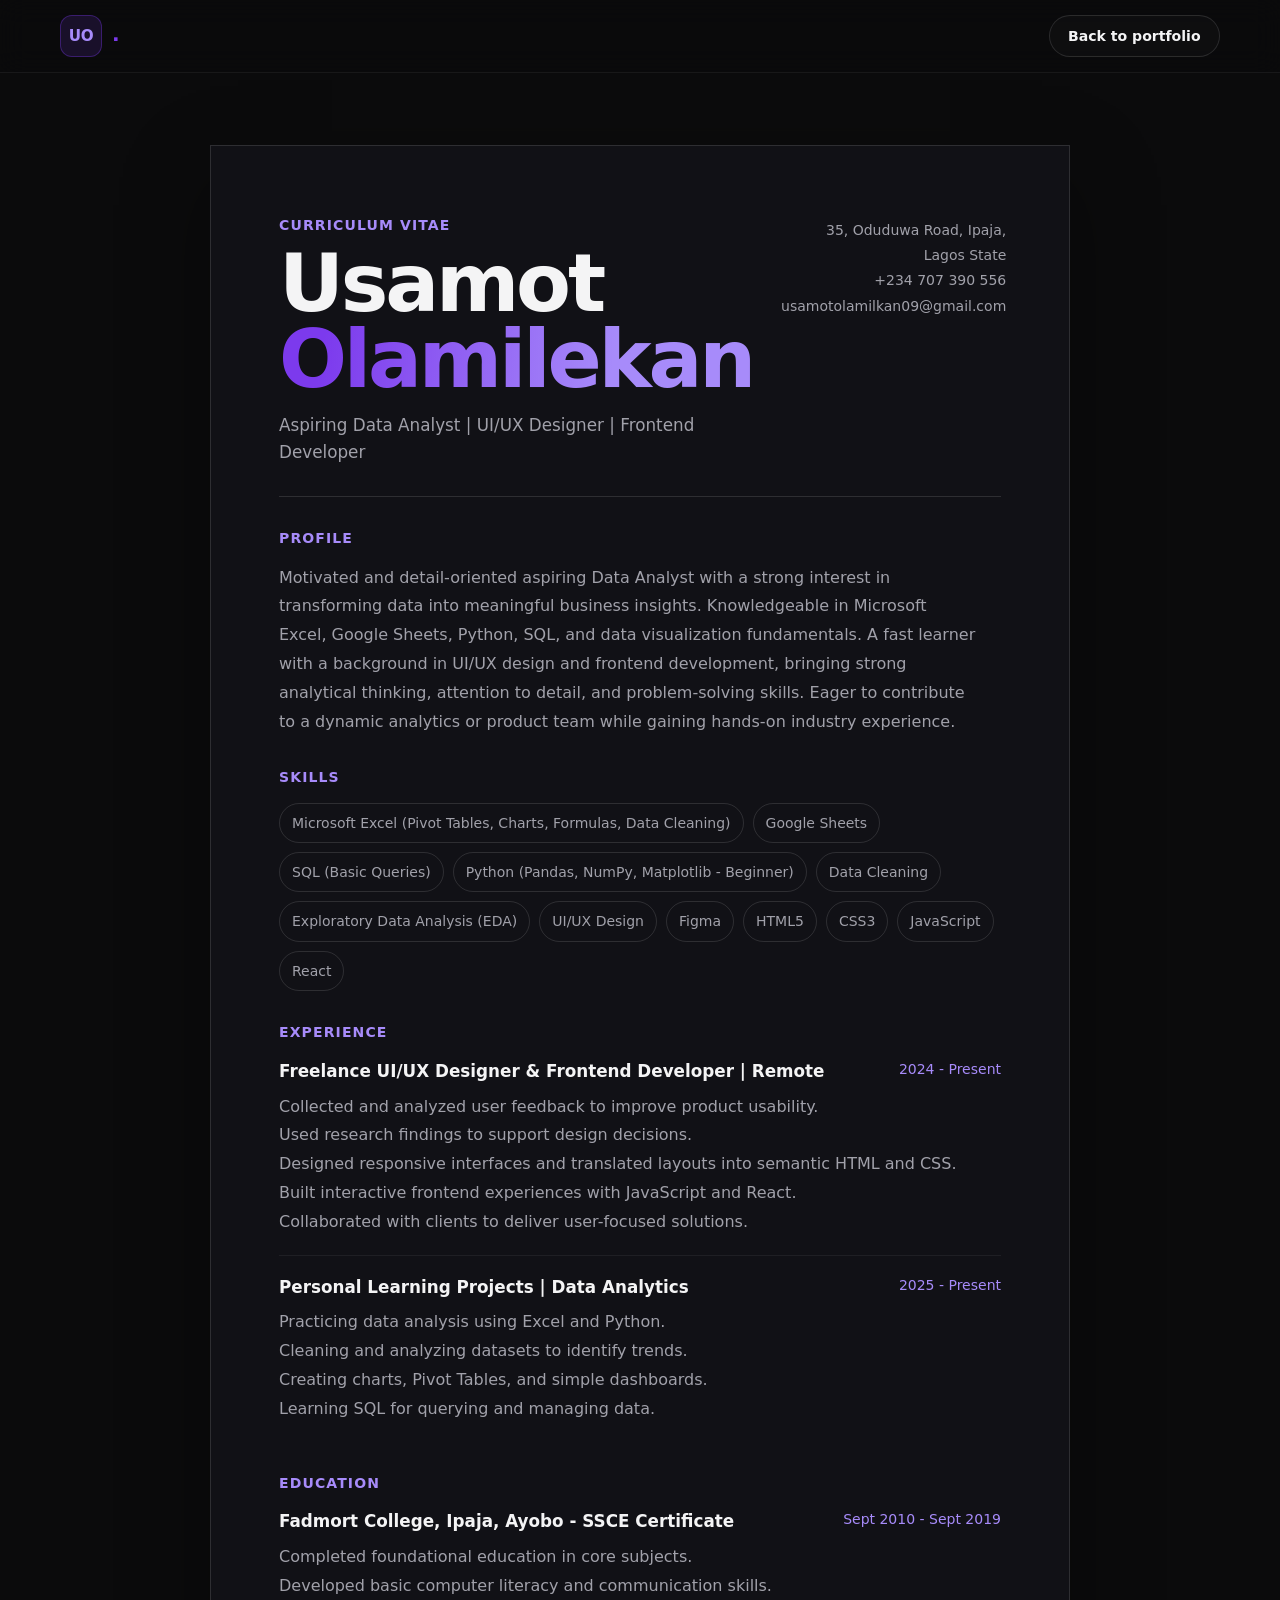
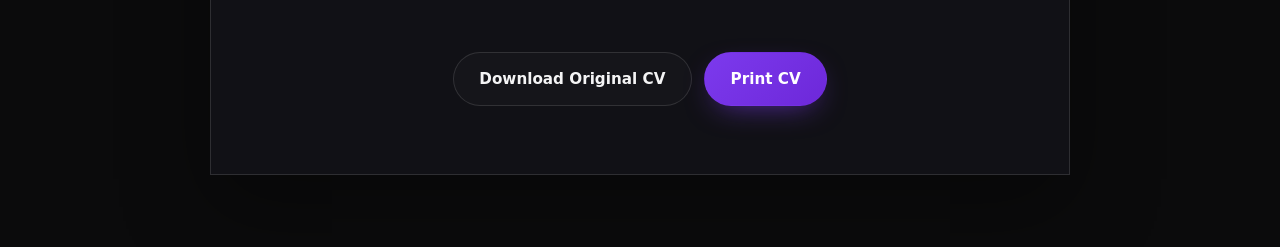
==== commit 76671487: "Add UI UX and frontend skills to CV preview" ====
--- a/cv-preview.html
+++ b/cv-preview.html
@@ -59,14 +59,14 @@
         <div>
           <p class="cv-kicker">Curriculum Vitae</p>
           <h1 class="cv-name">Usamot<br><span class="gradient">Olamilekan</span></h1>
-          <p class="cv-role">Aspiring Data Analyst | UI/UX Designer</p>
+          <p class="cv-role">Aspiring Data Analyst | UI/UX Designer | Frontend Developer</p>
         </div>
         <p class="cv-contact">35, Oduduwa Road, Ipaja, Lagos State<br>+234 707 390 556<br>usamotolamilkan09@gmail.com</p>
       </header>
 
       <section class="cv-section">
         <h2>Profile</h2>
-        <p>Motivated and detail-oriented aspiring Data Analyst with a strong interest in transforming data into meaningful business insights. Knowledgeable in Microsoft Excel, Google Sheets, Python, SQL, and data visualization fundamentals. A fast learner with a background in UI/UX design, bringing strong analytical thinking, attention to detail, and problem-solving skills. Eager to contribute to a dynamic analytics team while gaining hands-on industry experience.</p>
+        <p>Motivated and detail-oriented aspiring Data Analyst with a strong interest in transforming data into meaningful business insights. Knowledgeable in Microsoft Excel, Google Sheets, Python, SQL, and data visualization fundamentals. A fast learner with a background in UI/UX design and frontend development, bringing strong analytical thinking, attention to detail, and problem-solving skills. Eager to contribute to a dynamic analytics or product team while gaining hands-on industry experience.</p>
       </section>
 
       <section class="cv-section">
@@ -74,12 +74,13 @@
         <ul class="cv-skills">
           <li>Microsoft Excel (Pivot Tables, Charts, Formulas, Data Cleaning)</li>
           <li>Google Sheets</li><li>SQL (Basic Queries)</li><li>Python (Pandas, NumPy, Matplotlib - Beginner)</li><li>Data Cleaning</li><li>Exploratory Data Analysis (EDA)</li>
+          <li>UI/UX Design</li><li>Figma</li><li>HTML5</li><li>CSS3</li><li>JavaScript</li><li>React</li>
         </ul>
       </section>
 
       <section class="cv-section">
         <h2>Experience</h2>
-        <div class="cv-entry"><div class="cv-entry-head"><h3>Freelance UI/UX Designer | Remote</h3><time>2024 - Present</time></div><p>Collected and analyzed user feedback to improve product usability.<br>Used research findings to support design decisions.<br>Organized project information and presented insights visually.<br>Collaborated with clients to deliver user-focused solutions.</p></div>
+        <div class="cv-entry"><div class="cv-entry-head"><h3>Freelance UI/UX Designer &amp; Frontend Developer | Remote</h3><time>2024 - Present</time></div><p>Collected and analyzed user feedback to improve product usability.<br>Used research findings to support design decisions.<br>Designed responsive interfaces and translated layouts into semantic HTML and CSS.<br>Built interactive frontend experiences with JavaScript and React.<br>Collaborated with clients to deliver user-focused solutions.</p></div>
         <div class="cv-entry"><div class="cv-entry-head"><h3>Personal Learning Projects | Data Analytics</h3><time>2025 - Present</time></div><p>Practicing data analysis using Excel and Python.<br>Cleaning and analyzing datasets to identify trends.<br>Creating charts, Pivot Tables, and simple dashboards.<br>Learning SQL for querying and managing data.</p></div>
       </section>
 
